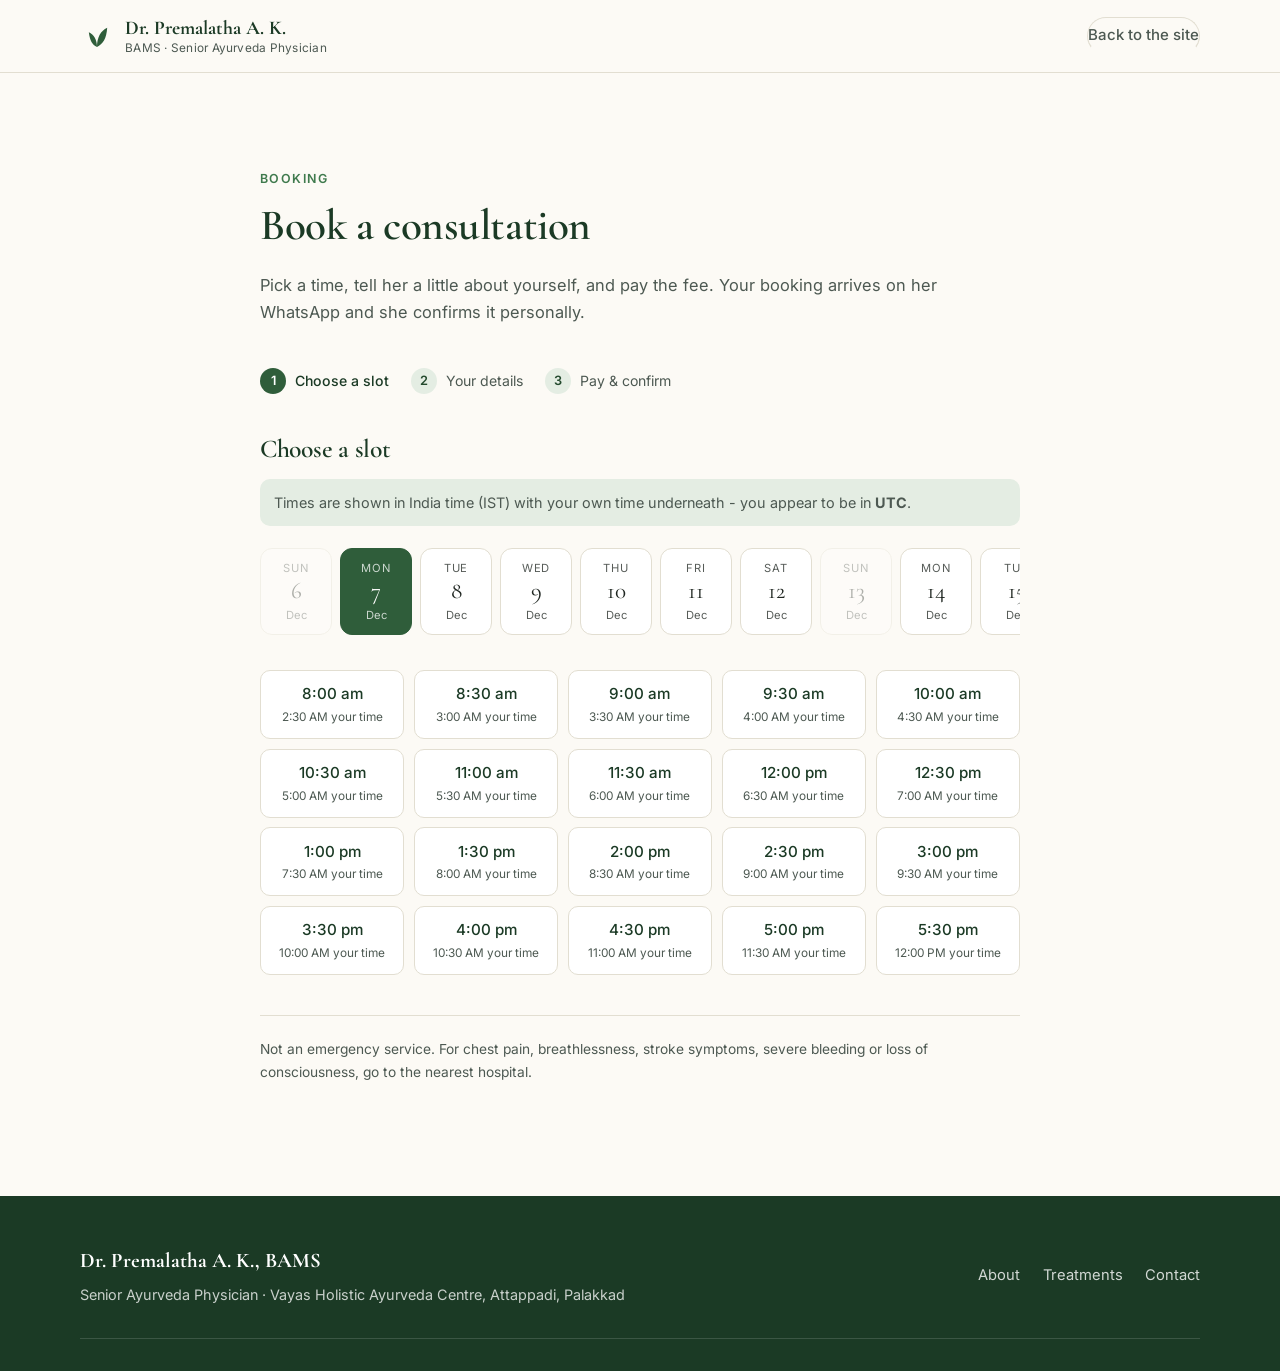
==== book.html @ e53ed282 "Add consultation website for Dr. Premalatha A. K., BAMS Static site for GitHub Pages: one-page profi" ====
<!doctype html>
<html lang="en">
<head>
<meta charset="utf-8">
<meta name="viewport" content="width=device-width, initial-scale=1">
<title>Book a consultation - Dr. Premalatha A. K.</title>
<meta name="description" content="Choose a time slot and book a consultation with Dr. Premalatha A. K., BAMS - online worldwide on WhatsApp, or in person at Attappadi, Palakkad.">
<meta name="theme-color" content="#2f5d3a">
<meta name="robots" content="noindex">
<link rel="icon" href="data:image/svg+xml,<svg xmlns='http://www.w3.org/2000/svg' viewBox='0 0 100 100'><rect width='100' height='100' rx='24' fill='%232f5d3a'/><path d='M50 78c0-26 10-44 28-52-2 30-12 46-28 52zM50 78c0-20-8-34-22-40 2 23 9 35 22 40z' fill='%23d9c89a'/></svg>">
<link rel="preconnect" href="https://fonts.googleapis.com">
<link rel="preconnect" href="https://fonts.gstatic.com" crossorigin>
<link href="https://fonts.googleapis.com/css2?family=Inter:wght@400;500;600&family=Cormorant+Garamond:wght@500;600;700&display=swap" rel="stylesheet">
<link rel="stylesheet" href="assets/css/style.css">
</head>
<body class="booking-page">

<a class="skip-link" href="#main">Skip to content</a>

<header class="site-header">
  <div class="wrap header-inner">
    <a class="brand" href="index.html">
      <span class="brand-mark" aria-hidden="true">
        <svg viewBox="0 0 100 100" width="34" height="34"><path d="M50 82c0-28 11-47 30-56-2 32-13 49-30 56zM50 82c0-21-9-36-24-43 3 25 10 37 24 43z" fill="currentColor"/></svg>
      </span>
      <span class="brand-text">
        <strong>Dr. Premalatha A. K.</strong>
        <small>BAMS · Senior Ayurveda Physician</small>
      </span>
    </a>
    <nav class="primary-nav" aria-label="Primary">
      <a class="btn btn-ghost" href="index.html">Back to the site</a>
    </nav>
  </div>
</header>

<main id="main" class="section">
  <div class="wrap narrow">

    <header class="section-head">
      <p class="eyebrow">Booking</p>
      <h2>Book a consultation</h2>
      <p class="section-sub">
        Pick a time, tell her a little about yourself, and pay the fee. Your
        booking arrives on her WhatsApp and she confirms it personally.
      </p>
    </header>

    <!-- stepper -->
    <ol class="stepper" id="stepper">
      <li class="is-current"><span>1</span> Choose a slot</li>
      <li><span>2</span> Your details</li>
      <li><span>3</span> Pay &amp; confirm</li>
    </ol>

    <!-- ── STEP 1 ───────────────────────────────────────────────── -->
    <section class="step" id="step1" aria-labelledby="step1-h">
      <h3 id="step1-h" class="step-h">Choose a slot</h3>

      <p class="tz-note" id="tz-note">
        Times are shown in India time (IST).
      </p>

      <div class="day-strip" id="day-strip" role="group" aria-label="Choose a day"></div>

      <div class="slot-grid" id="slot-grid" role="group" aria-label="Choose a time"></div>

      <p class="small" id="no-slots" hidden>
        No slots left on this day. Try another, or message her on WhatsApp and
        she will find a time.
      </p>
    </section>

    <!-- ── STEP 2 ───────────────────────────────────────────────── -->
    <section class="step" id="step2" hidden aria-labelledby="step2-h">
      <h3 id="step2-h" class="step-h">Your details</h3>

      <p class="chosen" id="chosen-1"></p>

      <div class="booking-form">
        <label>
          Full name <span class="req">*</span>
          <input type="text" id="f-name" autocomplete="name" required>
        </label>
        <div class="two-up">
          <label>
            Age <span class="req">*</span>
            <input type="number" id="f-age" min="0" max="120" inputmode="numeric" required>
          </label>
          <label>
            City &amp; country <span class="req">*</span>
            <input type="text" id="f-city" autocomplete="address-level2" required>
          </label>
        </div>
        <div class="two-up">
          <label>
            Consultation
            <select id="f-type">
              <option value="first">First consultation</option>
              <option value="follow">Follow-up (within 1 month)</option>
              <option value="report">Report review / second opinion</option>
            </select>
          </label>
          <label>
            How would you like to consult?
            <select id="f-mode">
              <option>WhatsApp video call</option>
              <option>WhatsApp voice call</option>
              <option>In person at Attappadi</option>
            </select>
          </label>
        </div>
        <label>
          What is troubling you? <span class="req">*</span>
          <textarea id="f-reason" rows="4" required placeholder="A few lines are enough. You can send reports and photos on WhatsApp afterwards."></textarea>
        </label>
        <p class="form-note">
          Please keep this brief. Detailed medical history is better shared
          directly with her on WhatsApp, not typed into a web page.
        </p>
      </div>

      <div class="step-actions">
        <button class="btn btn-ghost" type="button" data-back="1">Change slot</button>
        <button class="btn btn-primary" type="button" id="to-step3">Continue to payment</button>
      </div>
      <p class="field-error" id="step2-error" hidden></p>
    </section>

    <!-- ── STEP 3 ───────────────────────────────────────────────── -->
    <section class="step" id="step3" hidden aria-labelledby="step3-h">
      <h3 id="step3-h" class="step-h">Pay &amp; confirm</h3>

      <div class="card summary" id="summary"></div>

      <fieldset class="region">
        <legend>Where are you paying from?</legend>
        <label><input type="radio" name="region" value="india"> India</label>
        <label><input type="radio" name="region" value="intl"> Outside India</label>
      </fieldset>

      <div class="card pay-card">
        <p class="fee-line">Consultation fee <strong id="fee-amount">-</strong></p>

        <!-- India -->
        <div id="pay-india" hidden>
          <h4>Google Pay / UPI</h4>
          <!-- TODO: her real UPI ID lives in assets/js/booking.js (CONFIG.upi).
               Save her Google Pay QR as assets/img/upi-qr.png and it appears here. -->
          <div class="upi">
            <div class="qr-placeholder" role="img" aria-label="UPI QR code placeholder">
              <span>QR code</span>
              <small>assets/img/upi-qr.png</small>
            </div>
            <p class="upi-id">
              <span>UPI ID</span>
              <strong class="todo" id="upi-id">-</strong>
            </p>
          </div>
        </div>

        <!-- International -->
        <div id="pay-intl" hidden>
          <h4>PayPal</h4>
          <!-- TODO: her real PayPal handle lives in assets/js/booking.js (CONFIG.paypal). -->
          <p class="upi-id">
            <span>PayPal</span>
            <strong class="todo" id="paypal-id">-</strong>
          </p>
          <p class="small">
            Wise or an international bank transfer also work - ask on WhatsApp
            and the details will be sent to you.
          </p>
        </div>

        <p class="small">
          Pay the fee, then send your booking on WhatsApp with the payment
          screenshot. If the time you picked turns out not to be free, she will
          offer you the nearest one or return the fee.
        </p>

        <a class="btn btn-whatsapp btn-block btn-lg" id="wa-send" href="#" target="_blank" rel="noopener">
          <svg viewBox="0 0 24 24" width="19" height="19" aria-hidden="true"><path fill="currentColor" d="M12.04 2A9.9 9.9 0 0 0 2.1 11.9a9.8 9.8 0 0 0 1.35 4.95L2 22l5.3-1.38a9.9 9.9 0 0 0 4.74 1.2h.01a9.9 9.9 0 0 0 9.93-9.9A9.9 9.9 0 0 0 12.04 2m5.8 14.06c-.25.69-1.44 1.32-2 1.36-.51.04-1.16.21-3.76-.8-3.16-1.25-5.17-4.5-5.33-4.71-.16-.21-1.28-1.7-1.28-3.25s.81-2.3 1.1-2.62c.29-.31.63-.39.84-.39l.6.01c.2.01.46-.07.72.55.25.62.86 2.16.94 2.32.08.16.13.34.02.55-.1.21-.16.34-.31.52l-.47.55c-.16.16-.32.33-.14.65.18.31.8 1.32 1.72 2.14 1.18 1.05 2.18 1.38 2.49 1.54.31.16.5.13.68-.08s.78-.91 1-1.22c.2-.31.42-.26.7-.16.29.1 1.82.86 2.13 1.02.31.16.52.23.6.36.07.13.07.75-.18 1.44"/></svg>
          Send booking on WhatsApp
        </a>
        <p class="form-note">
          This opens WhatsApp with your booking already written out. Attach the
          payment screenshot and send it.
        </p>
      </div>

      <div class="step-actions">
        <button class="btn btn-ghost" type="button" data-back="2">Back to your details</button>
      </div>
    </section>

    <p class="small booking-foot">
      Not an emergency service. For chest pain, breathlessness, stroke symptoms,
      severe bleeding or loss of consciousness, go to the nearest hospital.
    </p>

  </div>
</main>

<footer class="site-footer">
  <div class="wrap footer-inner">
    <div>
      <strong>Dr. Premalatha A. K., BAMS</strong>
      <p>Senior Ayurveda Physician · Vayas Holistic Ayurveda Centre, Attappadi, Palakkad</p>
    </div>
    <nav aria-label="Footer">
      <a href="index.html#about">About</a>
      <a href="index.html#services">Treatments</a>
      <a href="index.html#contact">Contact</a>
    </nav>
  </div>
</footer>

<script src="assets/js/booking.js"></script>
</body>
</html>
---- assets/css/style.css ----
/* ==========================================================================
   Dr. Premalatha A. K. — site styles
   Plain CSS, no build step. Colours live in the :root block below.
   ========================================================================== */

:root {
  /* palette */
  --green-900: #1b3a25;
  --green-800: #244a2e;
  --green-700: #2f5d3a;
  --green-600: #3f7a4d;
  --green-100: #e4ede3;
  --sand:      #c9ab6a;
  --sand-100:  #f3ebd9;
  --clay:      #a8562f;

  --bg:        #fcfaf5;
  --bg-alt:    #f4f1e8;
  --surface:   #ffffff;
  --ink:       #1f2621;
  --ink-soft:  #4d5952;
  --line:      #e2ded1;

  /* type */
  --sans: "Inter", -apple-system, BlinkMacSystemFont, "Segoe UI", Roboto, sans-serif;
  --serif: "Cormorant Garamond", Georgia, "Times New Roman", serif;

  /* metrics */
  --wrap: 1120px;
  --radius: 14px;
  --shadow: 0 1px 2px rgba(31,38,33,.05), 0 8px 24px -12px rgba(31,38,33,.18);
}

* { box-sizing: border-box; }

html { scroll-behavior: smooth; scroll-padding-top: 86px; }
@media (prefers-reduced-motion: reduce) { html { scroll-behavior: auto; } }

body {
  margin: 0;
  background: var(--bg);
  color: var(--ink);
  font-family: var(--sans);
  font-size: 17px;
  line-height: 1.65;
  -webkit-font-smoothing: antialiased;
}

img { max-width: 100%; display: block; }

a { color: var(--green-700); text-underline-offset: 3px; }
a:hover { color: var(--green-600); }

h1, h2, h3, h4 {
  font-family: var(--serif);
  font-weight: 600;
  line-height: 1.15;
  color: var(--green-900);
  margin: 0 0 .5em;
  letter-spacing: -0.01em;
}
h1 { font-size: clamp(2.6rem, 6vw, 4rem); }
h2 { font-size: clamp(1.9rem, 4vw, 2.7rem); }
h3 { font-size: 1.3rem; }

p { margin: 0 0 1.1em; }

.wrap { width: min(100% - 2rem, var(--wrap)); margin-inline: auto; }
.wrap.narrow { width: min(100% - 2rem, 760px); }

.skip-link {
  position: absolute; left: -9999px;
  background: var(--green-700); color: #fff;
  padding: .7rem 1.1rem; border-radius: 0 0 8px 0; z-index: 100;
}
.skip-link:focus { left: 0; top: 0; }

:focus-visible {
  outline: 3px solid var(--sand);
  outline-offset: 2px;
  border-radius: 4px;
}

.eyebrow {
  font-size: .78rem; font-weight: 600; letter-spacing: .12em;
  text-transform: uppercase; color: var(--green-600);
  margin: 0 0 .7rem;
}

/* ───────────────────────── buttons ───────────────────────── */
.btn {
  display: inline-flex; align-items: center; justify-content: center; gap: .55rem;
  font: inherit; font-weight: 500; font-size: .95rem;
  padding: .72rem 1.25rem;
  border-radius: 999px; border: 1px solid transparent;
  text-decoration: none; cursor: pointer;
  transition: background .18s ease, color .18s ease, border-color .18s ease, transform .18s ease;
}
.btn-primary { background: var(--green-700); color: #fff; }
.btn-primary:hover { background: var(--green-800); color: #fff; transform: translateY(-1px); }
.btn-ghost { background: transparent; color: var(--green-800); border-color: var(--line); }
.btn-ghost:hover { background: var(--green-100); color: var(--green-900); border-color: var(--green-600); }
.btn-lg { padding: .9rem 1.6rem; font-size: 1rem; }
.btn-block { display: flex; width: 100%; margin-top: .6rem; }

/* ───────────────────────── header ───────────────────────── */
.site-header {
  position: sticky; top: 0; z-index: 50;
  background: rgba(252,250,245,.9);
  backdrop-filter: blur(10px);
  border-bottom: 1px solid var(--line);
}
.header-inner {
  display: flex; align-items: center; justify-content: space-between;
  gap: 1rem; min-height: 72px;
}
.brand { display: flex; align-items: center; gap: .7rem; text-decoration: none; color: inherit; }
.brand-mark { color: var(--green-700); display: flex; }
.brand-text { display: flex; flex-direction: column; line-height: 1.25; }
.brand-text strong { font-family: var(--serif); font-size: 1.22rem; color: var(--green-900); }
.brand-text small { font-size: .74rem; color: var(--ink-soft); letter-spacing: .02em; }

.primary-nav { display: flex; align-items: center; gap: 1.6rem; }
.primary-nav ul { display: flex; gap: 1.5rem; list-style: none; margin: 0; padding: 0; }
.primary-nav a {
  text-decoration: none; color: var(--ink-soft);
  font-size: .94rem; font-weight: 500; padding: .3rem 0;
  border-bottom: 2px solid transparent;
}
.primary-nav a:hover { color: var(--green-800); border-bottom-color: var(--sand); }
.nav-cta { white-space: nowrap; }
/* nav link colour would otherwise win over .btn-primary */
.primary-nav a.btn-primary { color: #fff; border-bottom: 0; }
.primary-nav a.btn-primary:hover { color: #fff; border-bottom-color: transparent; }

.nav-toggle {
  display: none; flex-direction: column; gap: 5px;
  background: none; border: 0; cursor: pointer; padding: .55rem;
}
.nav-toggle span {
  display: block; width: 23px; height: 2px; border-radius: 2px;
  background: var(--green-900); transition: transform .2s ease, opacity .2s ease;
}
.nav-toggle[aria-expanded="true"] span:nth-child(1) { transform: translateY(7px) rotate(45deg); }
.nav-toggle[aria-expanded="true"] span:nth-child(2) { opacity: 0; }
.nav-toggle[aria-expanded="true"] span:nth-child(3) { transform: translateY(-7px) rotate(-45deg); }

/* ───────────────────────── hero ───────────────────────── */
.hero {
  background:
    radial-gradient(900px 420px at 88% -8%, var(--sand-100) 0%, transparent 62%),
    linear-gradient(180deg, var(--bg) 0%, var(--bg-alt) 100%);
  padding: clamp(3rem, 7vw, 5.5rem) 0 clamp(3rem, 6vw, 4.5rem);
  border-bottom: 1px solid var(--line);
}
.hero-grid {
  display: grid; grid-template-columns: 1.15fr .85fr;
  gap: clamp(2rem, 5vw, 4rem); align-items: center;
}
h1 .degrees {
  display: block; font-family: var(--sans); font-weight: 500;
  font-size: .9rem; letter-spacing: .22em; text-transform: uppercase;
  color: var(--green-600); margin-top: .9rem;
}
.lede { font-size: 1.1rem; color: var(--ink-soft); max-width: 54ch; }

.hero-points { list-style: none; margin: 1.6rem 0; padding: 0; display: grid; gap: .55rem; }
.hero-points li { position: relative; padding-left: 1.7rem; color: var(--ink); font-size: .97rem; }
.hero-points li::before {
  content: ""; position: absolute; left: 0; top: .52em;
  width: 9px; height: 9px; border-radius: 50%;
  background: var(--sand); box-shadow: 0 0 0 4px var(--green-100);
}

.hero-actions { display: flex; flex-wrap: wrap; gap: .8rem; margin-top: 1.8rem; }
.hero-note { font-size: .88rem; color: var(--ink-soft); margin-top: 1.1rem; }

.hero-photo { margin: 0; }
.hero-photo img {
  /* height:auto so the whole photo shows — the img's height attribute would
     otherwise beat aspect-ratio and object-fit:cover would slice the sides. */
  width: 100%; height: auto;
  border-radius: var(--radius);
  border: 1px solid var(--line);
  box-shadow: var(--shadow);
}
.hero-photo figcaption {
  margin-top: 1rem; font-size: .88rem; color: var(--ink-soft);
  border-left: 3px solid var(--sand); padding-left: .9rem;
}
.hero-photo figcaption strong { display: block; color: var(--green-900); font-weight: 600; }

/* ───────────────────────── stats ───────────────────────── */
.stats { background: var(--green-800); color: #fff; }
.stats-grid {
  display: grid; grid-template-columns: repeat(4, 1fr);
  gap: 1rem; padding: 2rem 0;
}
.stats-grid div { text-align: center; }
.stats-grid strong {
  display: block; font-family: var(--serif); font-size: 2rem;
  color: #fff; line-height: 1.1;
}
.stats-grid span { font-size: .8rem; color: rgba(255,255,255,.72); letter-spacing: .04em; }

/* ───────────────────────── sections ───────────────────────── */
.section { padding: clamp(3.5rem, 8vw, 6rem) 0; }
.section-alt { background: var(--bg-alt); }

.section-head { max-width: 62ch; margin-bottom: 2.6rem; }
.section-sub { color: var(--ink-soft); font-size: 1.03rem; margin: 0; }

h3.sub {
  font-family: var(--sans); font-size: .8rem; font-weight: 600;
  letter-spacing: .12em; text-transform: uppercase; color: var(--ink-soft);
  margin: 2.2rem 0 .9rem;
}

.card {
  background: var(--surface);
  border: 1px solid var(--line);
  border-radius: var(--radius);
  padding: 1.6rem;
  box-shadow: var(--shadow);
}

/* about */
.about-grid { display: grid; grid-template-columns: 1.5fr .9fr; gap: clamp(2rem, 5vw, 3.5rem); align-items: start; }

.cred-list { list-style: none; margin: 0; padding: 0; display: grid; gap: .9rem; }
.cred-list li {
  border-left: 2px solid var(--green-100);
  padding-left: 1rem;
}
.cred-list strong { display: block; color: var(--green-900); font-weight: 600; font-size: .98rem; }
.cred-list span { font-size: .9rem; color: var(--ink-soft); }

.languages-card { position: sticky; top: 100px; }
.languages-card h3 { font-size: 1.1rem; margin-bottom: 1.1rem; }
.languages-card dl { margin: 0; display: grid; gap: .25rem; }
.languages-card dt {
  font-size: .72rem; font-weight: 600; letter-spacing: .1em;
  text-transform: uppercase; color: var(--green-600); margin-top: .9rem;
}
.languages-card dt:first-child { margin-top: 0; }
.languages-card dd { margin: 0; font-size: .94rem; color: var(--ink); }

/* services */
.cards { display: grid; grid-template-columns: repeat(auto-fit, minmax(270px, 1fr)); gap: 1.3rem; }
.service .ico {
  display: inline-grid; place-items: center;
  width: 46px; height: 46px; border-radius: 12px;
  background: var(--green-100); font-size: 1.3rem; margin-bottom: 1rem;
}
.service h3 { font-size: 1.22rem; margin-bottom: .45rem; }
.service p { font-size: .94rem; color: var(--ink-soft); margin: 0; }

/* timeline */
.timeline { list-style: none; margin: 0; padding: 0 0 0 1.6rem; position: relative; }
.timeline::before {
  content: ""; position: absolute; left: 4px; top: .5rem; bottom: .5rem;
  width: 2px; background: linear-gradient(var(--sand), var(--green-100));
}
.timeline li { position: relative; padding: 0 0 1.9rem .4rem; }
.timeline li::before {
  content: ""; position: absolute; left: -1.6rem; top: .55rem;
  width: 10px; height: 10px; border-radius: 50%;
  background: var(--surface); border: 2px solid var(--green-600);
}
.timeline .when {
  display: block; font-size: .76rem; font-weight: 600; letter-spacing: .1em;
  text-transform: uppercase; color: var(--green-600); margin-bottom: .2rem;
}
.timeline h3 { font-size: 1.15rem; margin-bottom: .15rem; }
.timeline p { font-size: .93rem; color: var(--ink-soft); margin: 0; }

/* consultation */
.consult-grid { display: grid; grid-template-columns: 1.3fr .9fr; gap: clamp(2rem, 5vw, 3.5rem); align-items: start; }

.steps { list-style: none; counter-reset: step; margin: 0; padding: 0; display: grid; gap: 1.5rem; }
.steps li { position: relative; padding-left: 3.4rem; counter-increment: step; }
.steps li::before {
  content: counter(step);
  position: absolute; left: 0; top: -.1rem;
  width: 38px; height: 38px; border-radius: 50%;
  display: grid; place-items: center;
  background: var(--green-700); color: #fff;
  font-family: var(--serif); font-size: 1.15rem; font-weight: 600;
}
.steps h3 { font-size: 1.12rem; margin-bottom: .2rem; }
.steps p { font-size: .94rem; color: var(--ink-soft); margin: 0; }

.fees-card h3 { font-size: 1.15rem; }
.fees-card h4 {
  font-family: var(--sans); font-size: .76rem; font-weight: 600;
  letter-spacing: .1em; text-transform: uppercase; color: var(--ink-soft);
  margin: 1.5rem 0 .5rem;
}
.fees-card table { width: 100%; border-collapse: collapse; font-size: .93rem; }
.fees-card th { text-align: left; font-weight: 500; color: var(--ink-soft); padding: .5rem 0; }
.fees-card td { text-align: right; font-weight: 500; color: var(--green-900); padding: .5rem 0; }
.fees-card tr + tr th, .fees-card tr + tr td { border-top: 1px solid var(--line); }
.small { font-size: .86rem; color: var(--ink-soft); margin: 1.2rem 0 1rem; }

/* quotes */
.quote { margin: 0; }
.quote p { font-family: var(--serif); font-size: 1.22rem; color: var(--green-900); line-height: 1.45; }
.quote footer { font-size: .85rem; color: var(--ink-soft); }

/* faq */
details {
  border-bottom: 1px solid var(--line);
  padding: 1.15rem 0;
}
details summary {
  cursor: pointer; list-style: none;
  font-weight: 500; font-size: 1.03rem; color: var(--green-900);
  display: flex; justify-content: space-between; align-items: center; gap: 1rem;
}
details summary::-webkit-details-marker { display: none; }
details summary::after {
  content: "+"; font-size: 1.4rem; color: var(--green-600);
  line-height: 1; transition: transform .2s ease;
}
details[open] summary::after { transform: rotate(45deg); }
details p { margin: .8rem 0 0; color: var(--ink-soft); font-size: .96rem; max-width: 70ch; }

/* contact */
.contact-grid { display: grid; grid-template-columns: 1.05fr .95fr; gap: clamp(2rem, 5vw, 3.5rem); align-items: start; }

.contact-list { list-style: none; margin: 2rem 0; padding: 0; display: grid; gap: 1.3rem; }
.contact-list li { display: flex; gap: 1rem; align-items: flex-start; }
.contact-list .ico {
  flex: none; display: grid; place-items: center;
  width: 40px; height: 40px; border-radius: 10px;
  background: var(--surface); border: 1px solid var(--line); font-size: 1.05rem;
}
.contact-list strong {
  display: block; font-size: .74rem; font-weight: 600; letter-spacing: .1em;
  text-transform: uppercase; color: var(--green-600); margin-bottom: .15rem;
}
.contact-list div { font-size: .97rem; line-height: 1.5; }

.map-placeholder {
  display: grid; place-content: center; text-align: center; gap: .3rem;
  min-height: 220px; border-radius: var(--radius);
  border: 2px dashed var(--line); background: var(--surface);
  color: var(--ink-soft);
}
.map-placeholder span { font-weight: 500; }
.map-placeholder small { font-size: .8rem; opacity: .8; }

/* form */
.form-card h3 { font-size: 1.25rem; margin-bottom: 1.2rem; }
.enquiry { display: grid; gap: 1rem; }
.enquiry label {
  display: grid; gap: .35rem;
  font-size: .82rem; font-weight: 500; color: var(--ink-soft);
}
.enquiry .hint { font-weight: 400; opacity: .8; }
.enquiry input, .enquiry select, .enquiry textarea {
  font: inherit; font-size: .96rem; color: var(--ink);
  padding: .7rem .85rem;
  border: 1px solid var(--line); border-radius: 10px;
  background: var(--bg); width: 100%;
}
.enquiry input:focus, .enquiry select:focus, .enquiry textarea:focus {
  border-color: var(--green-600); background: #fff;
}
.enquiry textarea { resize: vertical; }
.form-note { font-size: .78rem; color: var(--ink-soft); margin: .4rem 0 0; }

/* footer */
.site-footer { background: var(--green-900); color: rgba(255,255,255,.76); padding: 3rem 0 2rem; }
.footer-inner {
  display: flex; flex-wrap: wrap; justify-content: space-between;
  gap: 1.5rem; padding-bottom: 2rem; border-bottom: 1px solid rgba(255,255,255,.14);
}
.footer-inner strong { font-family: var(--serif); font-size: 1.3rem; color: #fff; }
.footer-inner p { margin: .3rem 0 0; font-size: .9rem; }
.footer-inner nav { display: flex; flex-wrap: wrap; gap: 1.4rem; align-items: center; }
.footer-inner nav a { color: rgba(255,255,255,.8); text-decoration: none; font-size: .92rem; }
.footer-inner nav a:hover { color: var(--sand); }

.disclaimer { padding-top: 1.6rem; }
.disclaimer p { font-size: .82rem; line-height: 1.6; max-width: 90ch; color: rgba(255,255,255,.6); }
.disclaimer strong { color: rgba(255,255,255,.82); }
.copy { margin: 0; }

/* ───────────────────────── responsive ───────────────────────── */
@media (max-width: 920px) {
  .hero-grid, .about-grid, .consult-grid, .contact-grid { grid-template-columns: 1fr; }
  .hero-photo { order: -1; max-width: 340px; }
  .languages-card { position: static; }
  .stats-grid { grid-template-columns: repeat(2, 1fr); gap: 1.6rem 1rem; }
}

@media (max-width: 780px) {
  .nav-toggle { display: flex; }
  .primary-nav {
    position: fixed; inset: 72px 0 auto;
    flex-direction: column; align-items: stretch; gap: 0;
    background: var(--bg);
    border-bottom: 1px solid var(--line);
    padding: 1rem 1.25rem 1.6rem;
    box-shadow: var(--shadow);
    transform: translateY(-120%);
    transition: transform .25s ease;
  }
  .primary-nav.open { transform: translateY(0); }
  .primary-nav ul { flex-direction: column; gap: 0; }
  .primary-nav li { border-bottom: 1px solid var(--line); }
  .primary-nav a { display: block; padding: .9rem 0; font-size: 1.02rem; }
  .nav-cta { margin-top: 1.1rem; }
}

@media (max-width: 480px) {
  body { font-size: 16px; }
  .hero-actions .btn { width: 100%; }
  .stats-grid { grid-template-columns: 1fr 1fr; }
}

@media print {
  .site-header, .nav-toggle, .hero-actions, .form-card, .map-placeholder { display: none; }
  body { background: #fff; }
}

/* ───────────────────────── photo band ───────────────────────── */
.band { padding: 0 0 clamp(3rem, 7vw, 5rem); }
.band figure { margin: 0; }
.band img {
  /* height:auto - the whole photo, never cropped */
  width: 100%; height: auto;
  border-radius: var(--radius);
  border: 1px solid var(--line);
  box-shadow: var(--shadow);
}
.band figcaption {
  margin-top: 1.1rem;
  font-family: var(--serif);
  font-size: clamp(1.1rem, 2.2vw, 1.45rem);
  color: var(--green-900);
  max-width: 48ch;
  border-left: 3px solid var(--sand);
  padding-left: 1rem;
}

/* ───────────────────────── whatsapp & payment ───────────────────────── */
:root { --wa: #128c7e; --wa-dark: #0d6e63; }

.btn-whatsapp { background: var(--wa); color: #fff; }
.btn-whatsapp:hover { background: var(--wa-dark); color: #fff; transform: translateY(-1px); }
.primary-nav a.btn-whatsapp { color: #fff; border-bottom: 0; }
.primary-nav a.btn-whatsapp:hover { color: #fff; border-bottom-color: transparent; }

/* unfilled placeholders — visible while editing, easy to grep */
.todo {
  background: #fdf3d6; color: #8a6a1f;
  border-bottom: 1px dashed #c9a94e;
  padding: 0 .2em; border-radius: 3px;
}

.upi { display: flex; gap: 1.1rem; align-items: center; margin: .2rem 0 1rem; }
.qr-placeholder {
  flex: none; width: 118px; height: 118px;
  display: grid; place-content: center; text-align: center; gap: .2rem;
  border: 2px dashed var(--line); border-radius: 10px;
  color: var(--ink-soft); font-size: .8rem;
}
.qr-placeholder small { font-size: .62rem; opacity: .75; line-height: 1.3; }
.upi-qr { width: 118px; height: 118px; border-radius: 10px; border: 1px solid var(--line); }
.upi-id { margin: 0; font-size: .9rem; }
.upi-id span {
  display: block; font-size: .68rem; font-weight: 600; letter-spacing: .1em;
  text-transform: uppercase; color: var(--green-600); margin-bottom: .2rem;
}
.upi-id strong { font-size: 1rem; word-break: break-all; }

.whatsapp-card h3 { font-size: 1.3rem; }
.whatsapp-card > p { font-size: .96rem; color: var(--ink-soft); }
.mini-steps {
  list-style: none; counter-reset: m; margin: 1.4rem 0; padding: 0;
  display: grid; gap: .7rem;
}
.mini-steps li {
  counter-increment: m; position: relative; padding-left: 2.1rem;
  font-size: .94rem; color: var(--ink);
}
.mini-steps li::before {
  content: counter(m);
  position: absolute; left: 0; top: .1rem;
  width: 22px; height: 22px; border-radius: 50%;
  display: grid; place-items: center;
  background: var(--green-100); color: var(--green-800);
  font-size: .76rem; font-weight: 600;
}

@media (max-width: 420px) {
  .upi { flex-direction: column; align-items: flex-start; }
}

/* ───────────────────────── booking page ───────────────────────── */
.booking-page .site-header { position: static; }
.booking-page .primary-nav { gap: 0; }

.stepper {
  list-style: none; counter-reset: s; margin: 0 0 2.5rem; padding: 0;
  display: flex; flex-wrap: wrap; gap: .4rem 1.4rem;
}
.stepper li {
  display: flex; align-items: center; gap: .55rem;
  font-size: .88rem; color: var(--ink-soft);
}
.stepper li span {
  display: grid; place-items: center;
  width: 26px; height: 26px; border-radius: 50%;
  background: var(--green-100); color: var(--green-800);
  font-size: .8rem; font-weight: 600;
}
.stepper .is-current { color: var(--green-900); font-weight: 500; }
.stepper .is-current span { background: var(--green-700); color: #fff; }
.stepper .is-done span { background: var(--sand); color: var(--green-900); }

.step-h { font-size: 1.6rem; margin-bottom: 1rem; }
.tz-note {
  font-size: .9rem; color: var(--ink-soft);
  background: var(--green-100); border-radius: 10px;
  padding: .7rem .9rem; margin-bottom: 1.4rem;
}

/* day strip */
.day-strip {
  display: flex; gap: .5rem; overflow-x: auto;
  padding-bottom: .6rem; margin-bottom: 1.6rem;
  scrollbar-width: thin;
}
.day-btn {
  flex: none; width: 72px; padding: .6rem .3rem;
  display: grid; gap: .1rem; justify-items: center;
  font: inherit; cursor: pointer;
  background: var(--surface); color: var(--ink);
  border: 1px solid var(--line); border-radius: 12px;
  transition: border-color .15s ease, background .15s ease;
}
.day-btn:hover:not(:disabled) { border-color: var(--green-600); }
.day-btn:disabled { opacity: .35; cursor: not-allowed; }
.day-btn.is-on { background: var(--green-700); border-color: var(--green-700); color: #fff; }
.day-btn .dow { font-size: .7rem; text-transform: uppercase; letter-spacing: .06em; opacity: .75; }
.day-btn .dom { font-family: var(--serif); font-size: 1.45rem; line-height: 1.1; }
.day-btn .mon { font-size: .7rem; opacity: .75; }

/* slots */
.slot-grid {
  display: grid; gap: .6rem;
  grid-template-columns: repeat(auto-fill, minmax(142px, 1fr));
}
.slot-btn {
  padding: .65rem .5rem; display: grid; gap: .1rem;
  font: inherit; font-size: .95rem; cursor: pointer;
  background: var(--surface); color: var(--green-900);
  border: 1px solid var(--line); border-radius: 10px;
  transition: border-color .15s ease, background .15s ease, transform .15s ease;
}
.slot-btn:hover { border-color: var(--green-600); background: var(--green-100); transform: translateY(-1px); }
.slot-btn .ist { font-weight: 500; }
.slot-btn .local { font-size: .74rem; color: var(--ink-soft); }

/* chosen slot recap */
.chosen {
  display: grid; gap: .15rem;
  background: var(--green-100); border-radius: 10px;
  padding: .8rem 1rem; margin-bottom: 1.6rem; font-size: .95rem;
}
.chosen strong { color: var(--green-900); }
.chosen span { font-size: .85rem; color: var(--ink-soft); }

/* form */
.booking-form { display: grid; gap: 1rem; }
.booking-form label {
  display: grid; gap: .35rem;
  font-size: .82rem; font-weight: 500; color: var(--ink-soft);
}
.booking-form .req { color: var(--clay); }
.booking-form input, .booking-form select, .booking-form textarea {
  font: inherit; font-size: .96rem; color: var(--ink);
  padding: .7rem .85rem; width: 100%;
  border: 1px solid var(--line); border-radius: 10px; background: var(--bg);
}
.booking-form input:focus, .booking-form select:focus, .booking-form textarea:focus {
  border-color: var(--green-600); background: #fff;
}
.booking-form textarea { resize: vertical; }
.two-up { display: grid; grid-template-columns: 1fr 1fr; gap: 1rem; }

.step-actions { display: flex; flex-wrap: wrap; gap: .7rem; margin-top: 1.8rem; }
.field-error { color: var(--clay); font-size: .88rem; margin-top: .8rem; }

/* summary + payment */
.summary { margin-bottom: 1.4rem; }
.summary dl { margin: 0; display: grid; grid-template-columns: auto 1fr; gap: .5rem 1.4rem; }
.summary dt {
  font-size: .72rem; font-weight: 600; letter-spacing: .1em;
  text-transform: uppercase; color: var(--green-600); padding-top: .15rem;
}
.summary dd { margin: 0; font-size: .96rem; }
.summary .muted { color: var(--ink-soft); font-size: .86rem; }

.region { border: 0; margin: 0 0 1.4rem; padding: 0; }
.region legend {
  font-size: .72rem; font-weight: 600; letter-spacing: .1em;
  text-transform: uppercase; color: var(--green-600); margin-bottom: .6rem;
}
.region label {
  display: inline-flex; align-items: center; gap: .45rem;
  margin-right: 1.4rem; font-size: .95rem; cursor: pointer;
}
.fee-line {
  display: flex; justify-content: space-between; align-items: baseline;
  border-bottom: 1px solid var(--line); padding-bottom: .8rem; margin-bottom: 1.2rem;
  font-size: .95rem; color: var(--ink-soft);
}
.fee-line strong { font-family: var(--serif); font-size: 1.6rem; color: var(--green-900); }
.pay-card h4 { margin-top: 0; }
.booking-foot { margin-top: 2.5rem; padding-top: 1.4rem; border-top: 1px solid var(--line); }

@media (max-width: 560px) {
  .two-up { grid-template-columns: 1fr; }
  .slot-grid { grid-template-columns: repeat(auto-fill, minmax(124px, 1fr)); }
}
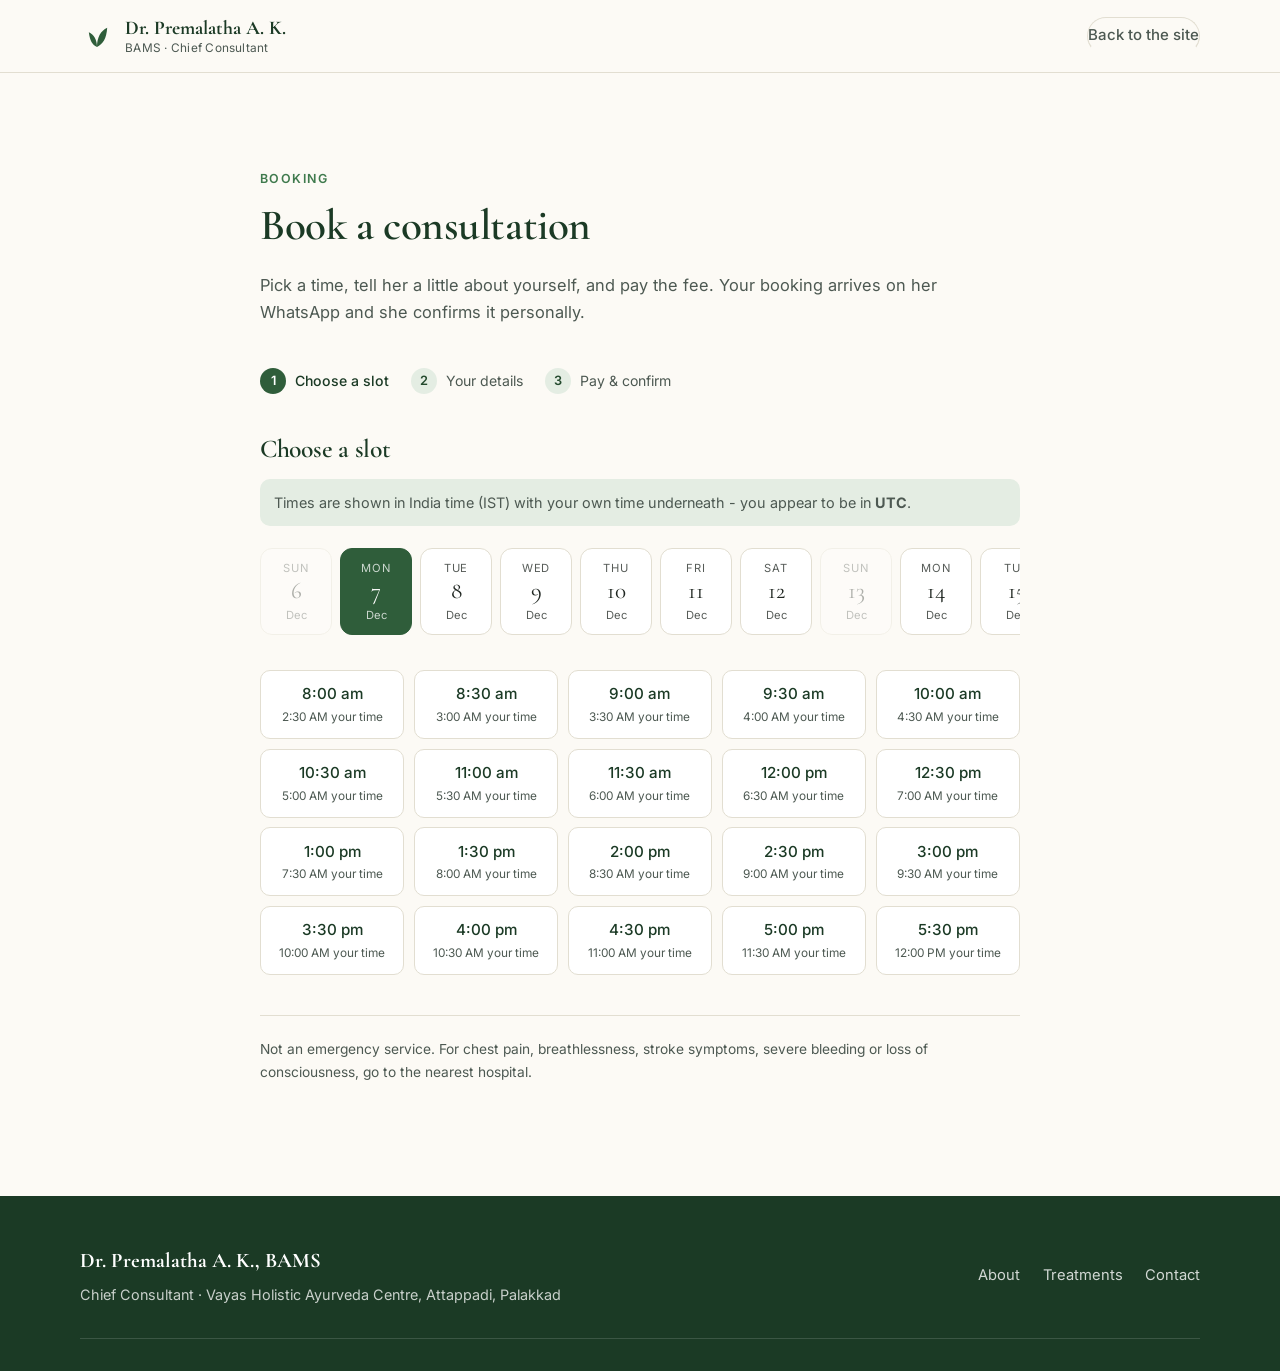
==== commit 44e2013e: "Chief Consultant at Vayas, and her real Google Pay QR Her current title is Chief Consultant, not Sen" ====
--- a/book.html
+++ b/book.html
@@ -4,7 +4,7 @@
 <meta charset="utf-8">
 <meta name="viewport" content="width=device-width, initial-scale=1">
 <title>Book a consultation - Dr. Premalatha A. K.</title>
-<meta name="description" content="Choose a time slot and book a consultation with Dr. Premalatha A. K., BAMS - online worldwide on WhatsApp, or in person at Attappadi, Palakkad.">
+<meta name="description" content="Choose a time slot and book a consultation with Dr. Premalatha A. K., BAMS - online worldwide on WhatsApp, or in person at Vayas Holistic Ayurveda Centre, Attappadi.">
 <meta name="theme-color" content="#2f5d3a">
 <meta name="robots" content="noindex">
 <link rel="icon" href="data:image/svg+xml,<svg xmlns='http://www.w3.org/2000/svg' viewBox='0 0 100 100'><rect width='100' height='100' rx='24' fill='%232f5d3a'/><path d='M50 78c0-26 10-44 28-52-2 30-12 46-28 52zM50 78c0-20-8-34-22-40 2 23 9 35 22 40z' fill='%23d9c89a'/></svg>">
@@ -25,7 +25,7 @@
       </span>
       <span class="brand-text">
         <strong>Dr. Premalatha A. K.</strong>
-        <small>BAMS · Senior Ayurveda Physician</small>
+        <small>BAMS · Chief Consultant</small>
       </span>
     </a>
     <nav class="primary-nav" aria-label="Primary">
@@ -106,7 +106,7 @@
             <select id="f-mode">
               <option>WhatsApp video call</option>
               <option>WhatsApp voice call</option>
-              <option>In person at Attappadi</option>
+              <option>In person at Vayas Holistic Ayurveda Centre, Attappadi</option>
             </select>
           </label>
         </div>
@@ -145,16 +145,14 @@
         <!-- India -->
         <div id="pay-india" hidden>
           <h4>Google Pay / UPI</h4>
-          <!-- TODO: her real UPI ID lives in assets/js/booking.js (CONFIG.upi).
-               Save her Google Pay QR as assets/img/upi-qr.png and it appears here. -->
+          <!-- Her UPI ID lives in assets/js/booking.js (CONFIG.upi); the QR below
+               encodes the same ID (upi://pay?pa=premalathaak@oksbi). -->
           <div class="upi">
-            <div class="qr-placeholder" role="img" aria-label="UPI QR code placeholder">
-              <span>QR code</span>
-              <small>assets/img/upi-qr.png</small>
-            </div>
+            <img class="upi-qr" src="assets/img/upi-qr.png" width="660" height="660"
+                 alt="Google Pay QR code for Dr. Premalatha A. K., UPI ID premalathaak@oksbi">
             <p class="upi-id">
               <span>UPI ID</span>
-              <strong class="todo" id="upi-id">-</strong>
+              <strong id="upi-id">-</strong>
             </p>
           </div>
         </div>
@@ -206,7 +204,7 @@
   <div class="wrap footer-inner">
     <div>
       <strong>Dr. Premalatha A. K., BAMS</strong>
-      <p>Senior Ayurveda Physician · Vayas Holistic Ayurveda Centre, Attappadi, Palakkad</p>
+      <p>Chief Consultant · Vayas Holistic Ayurveda Centre, Attappadi, Palakkad</p>
     </div>
     <nav aria-label="Footer">
       <a href="index.html#about">About</a>
--- a/assets/css/style.css
+++ b/assets/css/style.css
@@ -461,14 +461,7 @@
 }
 
 .upi { display: flex; gap: 1.1rem; align-items: center; margin: .2rem 0 1rem; }
-.qr-placeholder {
-  flex: none; width: 118px; height: 118px;
-  display: grid; place-content: center; text-align: center; gap: .2rem;
-  border: 2px dashed var(--line); border-radius: 10px;
-  color: var(--ink-soft); font-size: .8rem;
-}
-.qr-placeholder small { font-size: .62rem; opacity: .75; line-height: 1.3; }
-.upi-qr { width: 118px; height: 118px; border-radius: 10px; border: 1px solid var(--line); }
+.upi-qr { flex: none; width: 118px; height: 118px; border-radius: 10px; border: 1px solid var(--line); }
 .upi-id { margin: 0; font-size: .9rem; }
 .upi-id span {
   display: block; font-size: .68rem; font-weight: 600; letter-spacing: .1em;
